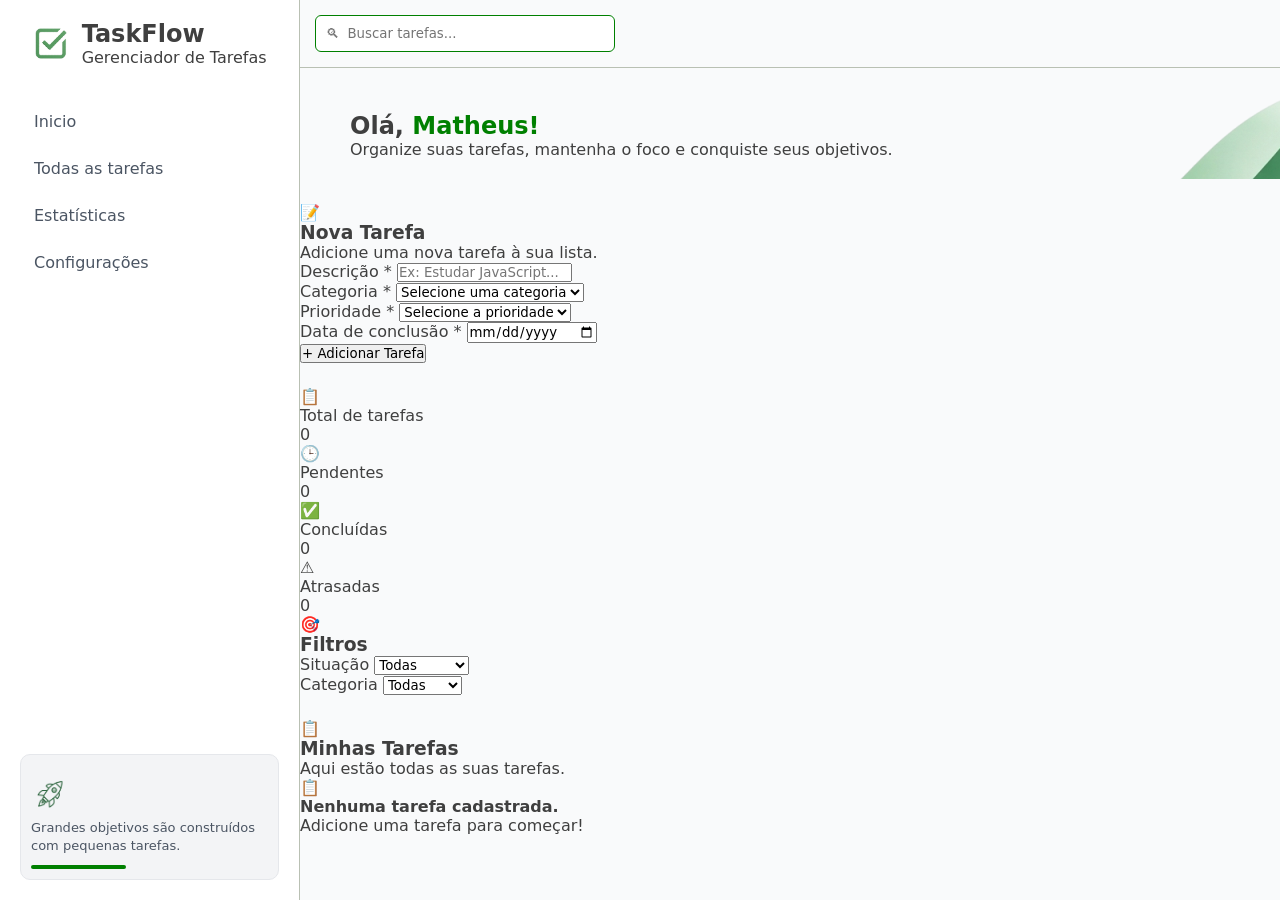
==== index.html @ fd6adbbc "#" ====
<!DOCTYPE html>
<html lang="pt-br">

<head>
    <meta charset="UTF-8">
    <meta name="viewport" content="width=device-width, initial-scale=1.0">
    <title>Gerenciador de Tarefas</title>
    <link rel="stylesheet" href="style.css">
</head>

<body>
    <div class="container">

        <aside class="sidebar">
            <div class="logo">
                <img src="img/check.png" id="logo-icon">
                <div>
                    <h1>TaskFlow</h1>
                    <p>Gerenciador de Tarefas</p>
                </div>
            </div>

            <nav>
                <ul>
                    <li class="active"><a href="#">Inicio</a></li>
                    <li><a href="#">Todas as tarefas</a></li>
                    <li><a href="#">Estatísticas</a></li>
                    <li><a href="#">Configurações</a></li>
                </ul>
            </nav>

            <div class="sidebar-card">
                <img src="img/foguete.png">
                <p>Grandes objetivos são construídos com pequenas tarefas.</p>
                <div class="progress-bar"></div>
            </div>
        </aside>


        <main class="main-content">

            <header class="top-bar">
                <div class="barra-pesquisa">
                    <input type="text" placeholder="🔍︎  Buscar tarefas...">
                </div>
            </header>


            <section class="welcome">
                <h2>Olá, <span>Matheus!</span></h2>
                <p>Organize suas tarefas, mantenha o foco e conquiste seus objetivos.</p>
            </section>

            <section class="card new-task-card">
                <div class="card-header">
                    <span class="icon-box">📝</span>
                    <div>
                        <h3>Nova Tarefa</h3>
                        <p>Adicione uma nova tarefa à sua lista.</p>
                    </div>
                </div>

                <form id="task-form">
                    <div class="form-row">
                        <div class="form-group flex-2">
                            <label for="description">Descrição *</label>
                            <input type="text" id="description" placeholder="Ex: Estudar JavaScript..." required>
                        </div>

                        <div class="form-group flex-1">
                            <label for="categoria">Categoria *</label>
                            <select id="categoria" required>
                                <option value="" disabled selected>Selecione uma categoria</option>
                                <option value="Pessoal">Pessoal</option>
                                <option value="estudos">Estudos</option>
                                <option value="Trabalho">Trabalho</option>
                                <option value="Outros">Outros</option>
                            </select>
                        </div>
                    </div>

                    <div class="form-row">
                        <div class="form-group flex-1">
                            <label for="prioridade">Prioridade *</label>
                            <select id="priority" required>
                                <option value="" disabled selected>Selecione a prioridade</option>
                                <option value="baixa">Baixa</option>
                                <option value="media">Média</option>
                                <option value="alta">Alta</option>
                            </select>
                        </div>

                        <div class="form-group flex-2">
                            <label for="data">Data de conclusão *</label>
                            <input type="date" id="data" required>
                        </div>
                    </div>

                    <div class="form-group flex-btn">
                        <button type="submit" class="btn-add">+ Adicionar Tarefa</button>
                    </div>
                </form>
            </section>

            <section class="cards">
                <div class="card">
                    <div class="card-icon">📋</div>
                    <p>Total de tarefas</p>
                    <span class="card-number">0</span>
                </div>

                <div class="card">
                    <div class="card-icon">🕒</div>
                    <p>Pendentes</p>
                    <span class="card-number">0</span>
                </div>

                <div class="card">
                    <div class="card-icon">✅</div>
                    <p>Concluídas</p>
                    <span class="card-number">0</span>
                </div>

                <div class="card">
                    <div class="card-icon">⚠️</div>
                    <p>Atrasadas</p>
                    <span class="card-number">0</span>
                </div>

                <div class="filtro-card">
                    <div class="filtro-header">
                        <span class="filtro-icon">🎯</span>
                        <h3>Filtros</h3>
                    </div>

                    <div class="filters-form">
                        <div class="filter-group">
                            <label for="filter-status">Situação</label>
                            <select id="filter-status">
                                <option value="todas">Todas</option>
                                <option value="pendente">Pendentes</option>
                                <option value="concluida">Concluídas</option>
                                <option value="atrasada">Atrasadas</option>
                            </select>
                        </div>

                        <div class="filter-group">
                            <label for="filter-category">Categoria</label>
                            <select id="filter-category">
                                <option value="todas">Todas</option>
                                <option value="estudos">Estudos</option>
                                <option value="trabalho">Trabalho</option>
                                <option value="pessoal">Pessoal</option>
                            </select>
                        </div>
                    </div>
                </div>
            </section>

            <section class="task-board-card">

                <div class="task-board-header">
                    <div class="task-board-icon">📋</div>
                    <div class="task-board-title">
                        <h3>Minhas Tarefas</h3>
                        <p>Aqui estão todas as suas tarefas.</p>
                    </div>
                </div>


                <div class="task-list-empty">
                    <div class="empty-icon">📋</div>
                    <h4>Nenhuma tarefa cadastrada.</h4>
                    <p>Adicione uma tarefa para começar!</p>
                </div>


                <div class="task-list" id="task-list" style="display: none;">

                </div>

            </section>


        </main>
    </div>






</body>

</html>
---- style.css ----
* {
    margin: 0;
    padding: 0;
    box-sizing: border-box;
    font-family: system-ui, -apple-system, sans-serif;
}

body {
    color: #3f3f3f;
    background-color: #f9fafb;
}

.container {
    display: flex;
    min-height: 100vh;
}

.sidebar {
    width: 300px;
    height: 100vh;
    background-color: #ffffff;
    border-right: 1px solid #b9c0b3;
    padding: 20px;
    display: flex;
    flex-direction: column;
    justify-content: space-between;
}


.logo {
    display: flex;
    align-items: center;
    margin-bottom: 35px;

}

.logo img {
    height: 30px;
    object-fit: contain;
    margin: -15px;
}


.sidebar nav {
    flex: 1;
}

.sidebar nav ul {
    list-style: none;
    display: flex;
    flex-direction: column;
    gap: 8px;
}

.sidebar nav a {
    text-decoration: none;
    color: #4b5563;
    font-weight: 500;
    padding: 10px 14px;
    border-radius: 8px;
    display: block;
    transition: all 0.2s ease;
}

.sidebar nav a:hover {
    background-color: #e6f4ea;
    color: green;
    transition: 0.3s;
}


.sidebar-card {
    background-color: #f3f4f6;
    border-radius: 10px;
    padding: 10px;
    border: 1px solid #e5e7eb;
}

.sidebar-card .card-icon {
    font-size: 20px;
    margin-bottom: 6px;
}

.sidebar-card p {
    font-size: 13px;
    color: #4b5563;
    line-height: 1.4;
    margin-bottom: 10px;
}

.sidebar-card .progress-bar {
    height: 4px;
    width: 40%;
    background-color: green;
    border-radius: 2px;
}

.sidebar img {
    width: 50x;
    height: 50px;
    object-fit: contain;
}

.main-content {
    display: flex;
    flex-direction: column;
    gap: 24px;
    flex: 1;
    background-color: #f9fafb;
}

.top-bar {
    border-bottom: 1px solid #b9c0b3;
    padding: 15px;
    width: 100%;

}

.barra-pesquisa input {
    border: 1px green solid;
    border-radius: 6px;
    padding: 10px;
    width: 300px;
}

.welcome{
    padding: 20px;
    padding-left: 50px;
}

.welcome span{
    color: green;
}

.welcome{
    background-image: url(img/wave.png);
    
}
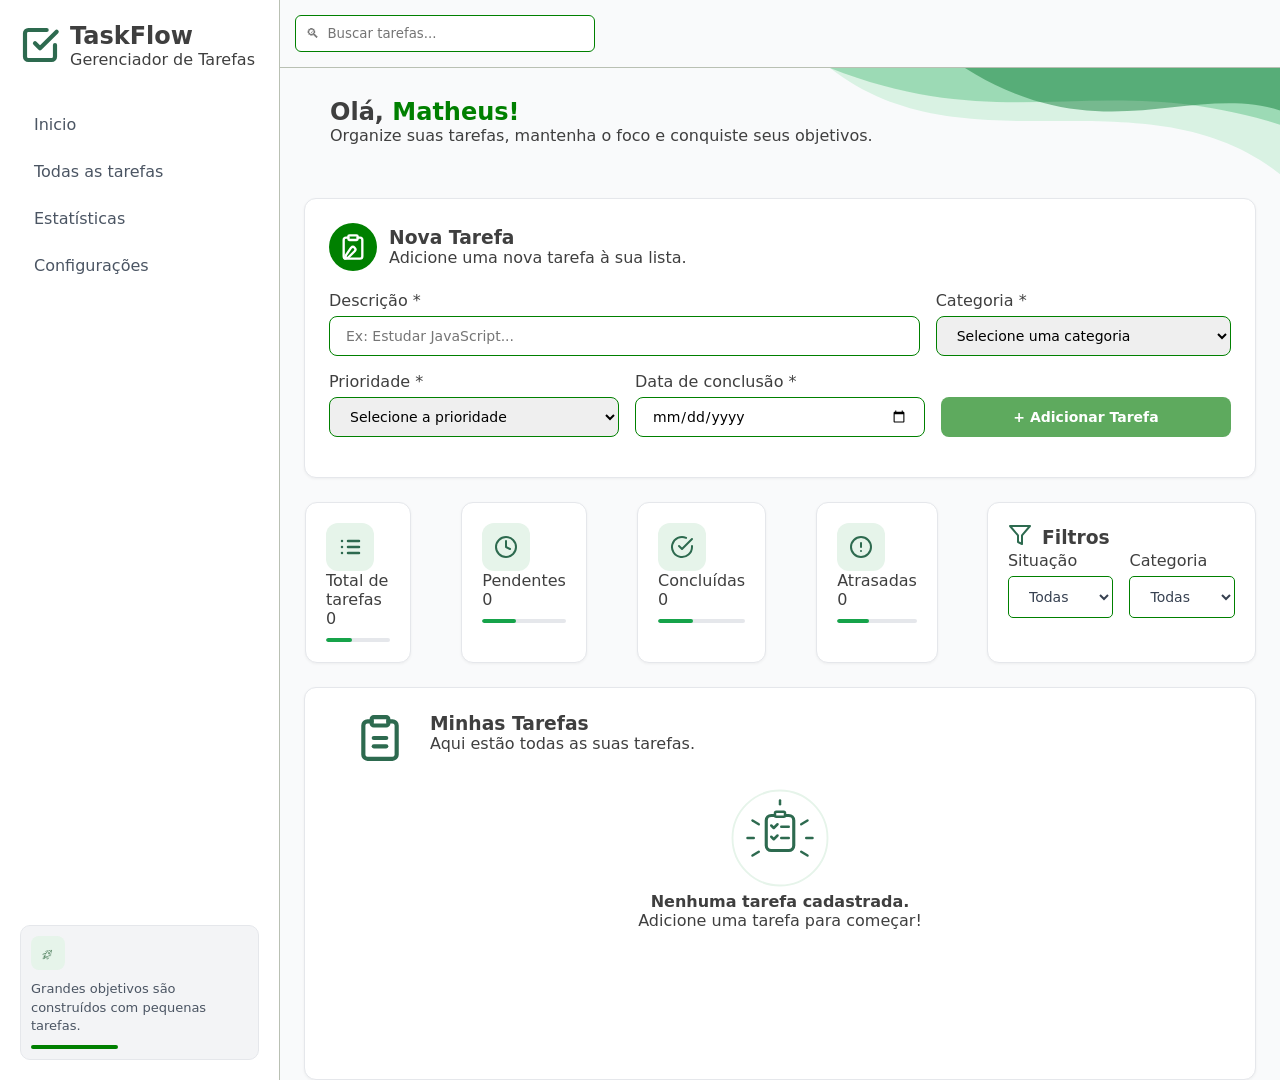
==== commit f4a5e348: "#" ====
--- a/index.html
+++ b/index.html
@@ -6,6 +6,7 @@
     <meta name="viewport" content="width=device-width, initial-scale=1.0">
     <title>Gerenciador de Tarefas</title>
     <link rel="stylesheet" href="style.css">
+    <script src="script.js" defer></script>
 </head>
 
 <body>
@@ -13,7 +14,11 @@
 
         <aside class="sidebar">
             <div class="logo">
-                <img src="img/check.png" id="logo-icon">
+                <svg xmlns="http://www.w3.org/2000/svg" width="24" height="24" viewBox="0 0 24 24" fill="none"
+                    stroke="#2d6a4f" stroke-width="2.5" stroke-linecap="round" stroke-linejoin="round">
+                    <path d="M9 11l3 3L22 4"></path>
+                    <path d="M21 12v7a2 2 0 0 1-2 2H5a2 2 0 0 1-2-2V5a2 2 0 0 1 2-2h11"></path>
+                </svg>
                 <div>
                     <h1>TaskFlow</h1>
                     <p>Gerenciador de Tarefas</p>
@@ -30,7 +35,7 @@
             </nav>
 
             <div class="sidebar-card">
-                <img src="img/foguete.png">
+                <div class="card-icon"><img src="img/foguete.png" alt="Foguete"></div>
                 <p>Grandes objetivos são construídos com pequenas tarefas.</p>
                 <div class="progress-bar"></div>
             </div>
@@ -47,28 +52,42 @@
 
 
             <section class="welcome">
+                <svg class="wave-bg" viewBox="0 0 500 150" preserveAspectRatio="none">
+                    <path d="M 0 0 C 150 150 350 0 500 150 L 500 0 Z" fill="#22c55e" opacity="0.15"></path>
+                    <path d="M 0 0 C 200 100 300 0 500 80 L 500 0 Z" fill="#16a34a" opacity="0.3"></path>
+                    <path d="M 150 0 C 300 120 400 20 500 60 L 500 0 Z" fill="#15803d" opacity="0.5"></path>
+                </svg>
+
                 <h2>Olá, <span>Matheus!</span></h2>
                 <p>Organize suas tarefas, mantenha o foco e conquiste seus objetivos.</p>
             </section>
 
-            <section class="card new-task-card">
+            <section class="new-task-card">
                 <div class="card-header">
-                    <span class="icon-box">📝</span>
+                    <div class="icon-box">
+                        <svg xmlns="http://www.w3.org/2000/svg" width="28" height="28" viewBox="0 0 24 24" fill="none"
+                            stroke="currentColor" stroke-width="2" stroke-linecap="round" stroke-linejoin="round">
+                            <path d="M16 4h2a2 2 0 0 1 2 2v14a2 2 0 0 1-2 2H6a2 2 0 0 1-2-2V6a2 2 0 0 1 2-2h2"></path>
+                            <rect x="8" y="2" width="8" height="4" rx="1" ry="1"></rect>
+                            <path d="M10.4 12.6a2 2 0 1 1 3 3L8 21l-3 1 1-3Z"></path>
+                        </svg>
+                    </div>
                     <div>
                         <h3>Nova Tarefa</h3>
                         <p>Adicione uma nova tarefa à sua lista.</p>
                     </div>
                 </div>
 
-                <form id="task-form">
+                <form class="task-form">
+
                     <div class="form-row">
                         <div class="form-group flex-2">
-                            <label for="description">Descrição *</label>
-                            <input type="text" id="description" placeholder="Ex: Estudar JavaScript..." required>
+                            <label for="description">Descrição <span>*</span></label>
+                            <input type="text" id="descricao" placeholder="Ex: Estudar JavaScript..." required>
                         </div>
 
                         <div class="form-group flex-1">
-                            <label for="categoria">Categoria *</label>
+                            <label for="categoria">Categoria <span>*</span></label>
                             <select id="categoria" required>
                                 <option value="" disabled selected>Selecione uma categoria</option>
                                 <option value="Pessoal">Pessoal</option>
@@ -79,10 +98,11 @@
                         </div>
                     </div>
 
+
                     <div class="form-row">
                         <div class="form-group flex-1">
-                            <label for="prioridade">Prioridade *</label>
-                            <select id="priority" required>
+                            <label for="prioridade">Prioridade <span>*</span></label>
+                            <select id="prioridade" required>
                                 <option value="" disabled selected>Selecione a prioridade</option>
                                 <option value="baixa">Baixa</option>
                                 <option value="media">Média</option>
@@ -90,46 +110,99 @@
                             </select>
                         </div>
 
-                        <div class="form-group flex-2">
-                            <label for="data">Data de conclusão *</label>
-                            <input type="date" id="data" required>
-                        </div>
-                    </div>
-
-                    <div class="form-group flex-btn">
-                        <button type="submit" class="btn-add">+ Adicionar Tarefa</button>
+                        <div class="form-group flex-1">
+                            <label for="data">Data de conclusão <span>*</span></label>
+                            <input type="date" id="data" required >
+                        </div>
+
+
+                        <div class="form-group flex-1">
+                            <button type="submit" class="btn-add" id="button">+ Adicionar Tarefa</button>
+                        </div>
                     </div>
                 </form>
             </section>
 
             <section class="cards">
                 <div class="card">
-                    <div class="card-icon">📋</div>
+                    <div class="board-icon-box">
+                        <svg xmlns="http://www.w3.org/2000/svg" width="24" height="24" viewBox="0 0 24 24" fill="none"
+                            stroke="currentColor" stroke-width="2.5" stroke-linecap="round" stroke-linejoin="round">
+                            <line x1="10" y1="6" x2="21" y2="6"></line>
+                            <line x1="10" y1="12" x2="21" y2="12"></line>
+                            <line x1="10" y1="18" x2="21" y2="18"></line>
+                            <path d="M4 6h.01"></path>
+                            <path d="M4 12h.01"></path>
+                            <path d="M4 18h.01"></path>
+                        </svg>
+                    </div>
                     <p>Total de tarefas</p>
                     <span class="card-number">0</span>
+                    <div class="progress-container">
+
+                        <div class="barra"></div>
+                    </div>
                 </div>
 
                 <div class="card">
-                    <div class="card-icon">🕒</div>
+                    <div class="card-icon-box">
+                        <svg xmlns="http://www.w3.org/2000/svg" width="24" height="24" viewBox="0 0 24 24" fill="none"
+                            stroke="currentColor" stroke-width="2" stroke-linecap="round" stroke-linejoin="round">
+                            <circle cx="12" cy="12" r="10"></circle>
+                            <polyline points="12 6 12 12 16 14"></polyline>
+                        </svg>
+                    </div>
                     <p>Pendentes</p>
                     <span class="card-number">0</span>
-                </div>
+                    <div class="progress-container">
+
+                        <div class="barra"></div>
+                    </div>
+                </div>
+
 
                 <div class="card">
-                    <div class="card-icon">✅</div>
+                    <div class="card-icon-box">
+                        <svg xmlns="http://www.w3.org/2000/svg" width="24" height="24" viewBox="0 0 24 24" fill="none"
+                            stroke="currentColor" stroke-width="2" stroke-linecap="round" stroke-linejoin="round">
+                            <path d="M22 11.08V12a10 10 0 1 1-5.93-9.14"></path>
+                            <polyline points="22 4 12 14.01 9 11.01"></polyline>
+                        </svg>
+                    </div>
                     <p>Concluídas</p>
                     <span class="card-number">0</span>
+                    <div class="progress-container">
+
+                        <div class="barra"></div>
+                    </div>
                 </div>
 
                 <div class="card">
-                    <div class="card-icon">⚠️</div>
+                    <div class="card-icon-box">
+                        <svg xmlns="http://www.w3.org/2000/svg" width="24" height="24" viewBox="0 0 24 24" fill="none"
+                            stroke="currentColor" stroke-width="2" stroke-linecap="round" stroke-linejoin="round">
+                            <circle cx="12" cy="12" r="10"></circle>
+                            <line x1="12" y1="8" x2="12" y2="12"></line>
+                            <line x1="12" y1="16" x2="12.01" y2="16"></line>
+                        </svg>
+                    </div>
                     <p>Atrasadas</p>
                     <span class="card-number">0</span>
+                    <div class="progress-container">
+
+                        <div class="barra"></div>
+                    </div>
                 </div>
 
                 <div class="filtro-card">
                     <div class="filtro-header">
-                        <span class="filtro-icon">🎯</span>
+                        <div class="filtro-icon">
+                            <svg xmlns="http://www.w3.org/2000/svg" width="24" height="24" viewBox="0 0 24 24"
+                                fill="none" stroke="#2D6A4F" stroke-width="2" stroke-linecap="round"
+                                stroke-linejoin="round">
+                                <polygon points="22 3 2 3 10 12.46 10 19 14 21 14 12.46 22 3"></polygon>
+                            </svg>
+                        </div>
                         <h3>Filtros</h3>
                     </div>
 
@@ -160,7 +233,16 @@
             <section class="task-board-card">
 
                 <div class="task-board-header">
-                    <div class="task-board-icon">📋</div>
+                    <svg xmlns="http://www.w3.org/2000/svg" width="24" height="24" viewBox="0 0 24 24" fill="none"
+                        stroke="#2d6a4f" stroke-width="2" stroke-linecap="round" stroke-linejoin="round">
+
+                        <path d="M16 4h2a2 2 0 0 1 2 2v14a2 2 0 0 1-2 2H6a2 2 0 0 1-2-2V6a2 2 0 0 1 2-2h2"></path>
+
+                        <rect x="8" y="2" width="8" height="4" rx="1" ry="1"></rect>
+
+                        <line x1="9" y1="12" x2="15" y2="12"></line>
+                        <line x1="9" y1="16" x2="15" y2="16"></line>
+                    </svg>
                     <div class="task-board-title">
                         <h3>Minhas Tarefas</h3>
                         <p>Aqui estão todas as suas tarefas.</p>
@@ -169,7 +251,37 @@
 
 
                 <div class="task-list-empty">
-                    <div class="empty-icon">📋</div>
+                    <div class="empty-icon">
+                        <svg xmlns="http://www.w3.org/2000/svg" width="80" height="80" viewBox="0 0 80 80" fill="none">
+                            <circle cx="40" cy="40" r="38" stroke="#E6F4EA" stroke-width="1.5" fill="none" />
+                            <line x1="40" y1="10" x2="40" y2="13" stroke="#2D6A4F" stroke-width="2"
+                                stroke-linecap="round" />
+                            <line x1="18" y1="26" x2="23" y2="29" stroke="#2D6A4F" stroke-width="2"
+                                stroke-linecap="round" />
+                            <line x1="14" y1="40" x2="19" y2="40" stroke="#2D6A4F" stroke-width="2"
+                                stroke-linecap="round" />
+                            <line x1="18" y1="54" x2="23" y2="51" stroke="#2D6A4F" stroke-width="2"
+                                stroke-linecap="round" />
+                            <line x1="62" y1="26" x2="57" y2="29" stroke="#2D6A4F" stroke-width="2"
+                                stroke-linecap="round" />
+                            <line x1="66" y1="40" x2="61" y2="40" stroke="#2D6A4F" stroke-width="2"
+                                stroke-linecap="round" />
+                            <line x1="62" y1="54" x2="57" y2="51" stroke="#2D6A4F" stroke-width="2"
+                                stroke-linecap="round" />
+                            <rect x="29" y="22" width="22" height="28" rx="4" stroke="#2D6A4F" stroke-width="2.5"
+                                fill="#FFFFFF" />
+                            <rect x="36" y="19" width="8" height="4" rx="1" stroke="#2D6A4F" stroke-width="2"
+                                fill="#FFFFFF" />
+                            <path d="M33 30L35 32L38 29" stroke="#2D6A4F" stroke-width="2" stroke-linecap="round"
+                                stroke-linejoin="round" />
+                            <line x1="41" y1="31" x2="47" y2="31" stroke="#2D6A4F" stroke-width="2"
+                                stroke-linecap="round" />
+                            <path d="M33 39L35 41L38 38" stroke="#2D6A4F" stroke-width="2" stroke-linecap="round"
+                                stroke-linejoin="round" />
+                            <line x1="41" y1="40" x2="47" y2="40" stroke="#2D6A4F" stroke-width="2"
+                                stroke-linecap="round" />
+                        </svg>
+                    </div>
                     <h4>Nenhuma tarefa cadastrada.</h4>
                     <p>Adicione uma tarefa para começar!</p>
                 </div>
--- a/style.css
+++ b/style.css
@@ -16,8 +16,8 @@
 }
 
 .sidebar {
-    width: 300px;
-    height: 100vh;
+    width: 280px;
+    height: 120vh;
     background-color: #ffffff;
     border-right: 1px solid #b9c0b3;
     padding: 20px;
@@ -34,10 +34,10 @@
 
 }
 
-.logo img {
-    height: 30px;
-    object-fit: contain;
-    margin: -15px;
+.logo svg{
+    width: 50px;
+    height: 50px;
+    padding-right: 10px;
 }
 
 
@@ -70,6 +70,8 @@
 
 
 .sidebar-card {
+    position: sticky;
+    top: 20px;
     background-color: #f3f4f6;
     border-radius: 10px;
     padding: 10px;
@@ -77,8 +79,20 @@
 }
 
 .sidebar-card .card-icon {
-    font-size: 20px;
-    margin-bottom: 6px;
+    display: flex;
+    align-items: center;
+    justify-content: center;
+    width: 34px;
+    height: 34px;
+    background-color: #e6f4ea;
+    border-radius: 8px;
+    margin-bottom: 10px;
+}
+
+.sidebar-card .card-icon img {
+    width: 18px;
+    height: 18px;
+    object-fit: contain;
 }
 
 .sidebar-card p {
@@ -123,16 +137,286 @@
     width: 300px;
 }
 
-.welcome{
+.welcome {
+    position: relative;
+    padding: 30px 20px 30px 50px;
+    width: 100%;
+    box-sizing: border-box;
+    overflow: hidden;
+
+}
+
+.welcome {
+    margin-top: -24px;
+}
+
+.welcome .wave-bg {
+    position: absolute;
+    top: 0;
+    right: 0;
+    width: 45%;
+    height: 100%;
+    z-index: 0;
+    pointer-events: none;
+}
+
+.welcome h2,
+.welcome p {
+    position: relative;
+    z-index: 1;
+}
+
+.welcome span {
+    color: green;
+}
+
+.card-header .icon-box {
+    width: 48px;
+    height: 48px;
+    background-color: green;
+    border-radius: 30px;
+    display: flex;
+    align-items: center;
+    justify-content: center;
+    color: white;
+
+}
+
+.new-task-card {
+    background-color: #ffffff;
+    border-radius: 12px;
+    padding: 24px;
+    border: 1px solid #e5e7eb;
+    box-shadow: 0 1px 3px rgba(0, 0, 0, 0.05);
+    margin: 0 24px;
+}
+
+.card-header {
+    display: flex;
+    align-items: center;
+    gap: 12px;
+    margin-bottom: 20px;
+}
+
+.form-row {
+    display: flex;
+    gap: 16px;
+    margin-bottom: 16px;
+    width: 100%;
+    align-items: flex-end;
+}
+
+.flex-1 {
+    flex: 1;
+}
+
+.flex-2 {
+    flex: 2;
+}
+
+.flex-btn {
+    flex: 1;
+}
+
+.form-group {
+    display: flex;
+    flex-direction: column;
+    gap: 6px;
+}
+
+.form-group input,
+.form-group select {
+    width: 100%;
+    height: 40px;
+    padding: 0 16px;
+    border-radius: 8px;
+    border: 1px solid green;
+    box-sizing: border-box;
+    font-size: 14px;
+    outline: none;
+}
+
+.btn-add {
+    width: 100%;
+    height: 40px;
+    /* Mesma altura que os inputs */
+    padding: 0 16px;
+    background-color: rgb(94, 170, 94);
+    color: #ffffff;
+    border: none;
+    border-radius: 8px;
+    font-weight: 600;
+    font-size: 14px;
+    cursor: pointer;
+    transition: background-color 0.2s ease;
+    display: flex;
+    align-items: center;
+    justify-content: center;
+}
+
+.btn-add:hover {
+    background-color: green;
+}
+
+
+.cards {
+    display: flex;
+    width: 100%;
+}
+
+.card{
+    padding: 20px; 
+    background-color: #ffffff;
+    border: 1px solid #e5e7eb;
+    box-shadow: 0 1px 3px rgba(0, 0, 0, 0.05);
+    border-radius: 12px;
+    margin: 0 25px;
+    width: 20%;
+}
+
+.filtro-card{
+    background-color: #ffffff;
+    border: 1px solid #e5e7eb;
+    box-shadow: 0 1px 3px rgba(0, 0, 0, 0.05);
     padding: 20px;
-    padding-left: 50px;
-}
-
-.welcome span{
-    color: green;
-}
-
-.welcome{
-    background-image: url(img/wave.png);
+    margin: 0 24px;
+    border-radius: 12px;
+    width: 60%;
+
+}
+
+
+
+.board-icon-box {
+    width: 48px;
+    height: 48px;
+    background-color: #e6f4ea; 
+    border-radius: 12px;   
+    display: flex;
+    align-items: center;
+    justify-content: center;
+    color: #2d6a4f;            
+    flex-shrink: 0;
+}
+
+.card-icon-box {
+    width: 48px;
+    height: 48px;
+    background-color: #e6f4ea;
+    border-radius: 12px;     
+    display: flex;
+    align-items: center;
+    justify-content: center;
+    color: #2d6a4f;            
+    flex-shrink: 0;
+}
+
+.card-icon-box {
+    width: 48px;
+    height: 48px;
+    background-color: #e6f4ea;
+    border-radius: 12px;       
+    display: flex;
+    align-items: center;
+    justify-content: center;
+    color: #2d6a4f;          
+    flex-shrink: 0;
+}
+
+.card-icon-box {
+    width: 48px;
+    height: 48px;
+    background-color: #e6f4ea; 
+    border-radius: 12px;       
+    display: flex;
+    align-items: center;
+    justify-content: center;
+    color: #2d6a4f;           
+    flex-shrink: 0;
+}
+
+.filtro-header{
+    display: flex;
+    align-items: center;
+    gap: 10px;
+}
+
+.filters-form {
+    display: flex;
+    gap: 16px;
+    width: 100%;
+}
+
+.filter-group {
+    display: flex;
+    flex-direction: column;
+    gap: 6px;
+    flex: 1; 
+    width: 100%;
+}
+
+#filter-status, #filter-category{
+    border: 1px green solid;
+    border-radius: 5px;
+    width: 100;
+}
+
+.filter-group select {
+    width: 100%;
+    height: 42px;
+    padding: 0 16px;
+    border-radius: 10px;
+    border: 1px solid #2d6a4f;
+    box-sizing: border-box;
+    font-size: 14px;
+    color: #374151;
+    background-color: #ffffff;
+    cursor: pointer;
+    outline: none;
+}
+
+.progress-container {
+    height: 4px;
+    width: 100%;                  
+    background-color: #e5e7eb;    
+    border-radius: 2px;
+    margin-top: 10px;
+    overflow: hidden;             
+}
+
+
+.barra {
+    height: 100%;                
+    width: 40%;                   
+    background-color: #16a34a; 
+    border-radius: 2px;
+    transition: width 0.3s ease;  
+}
+
+.task-board-card{
+    background-color: #ffffff;
+    border: 1px solid #e5e7eb;
+    box-shadow: 0 1px 3px rgba(0, 0, 0, 0.05);
+    border-radius: 12px;
+    margin: 0 24px;
+    height: 37%;
+}
+
+.task-board-header{
+    display: flex;
+    padding: 25px;
+}
+.task-board-header svg{
+    width: 100px;
+    height: 50px;
+}
+
+.task-list-empty{
+    text-align: center;
+}
+
+.empty-icon svg{
+    width: 100px;
+    height: 100px;
     
-}+}
